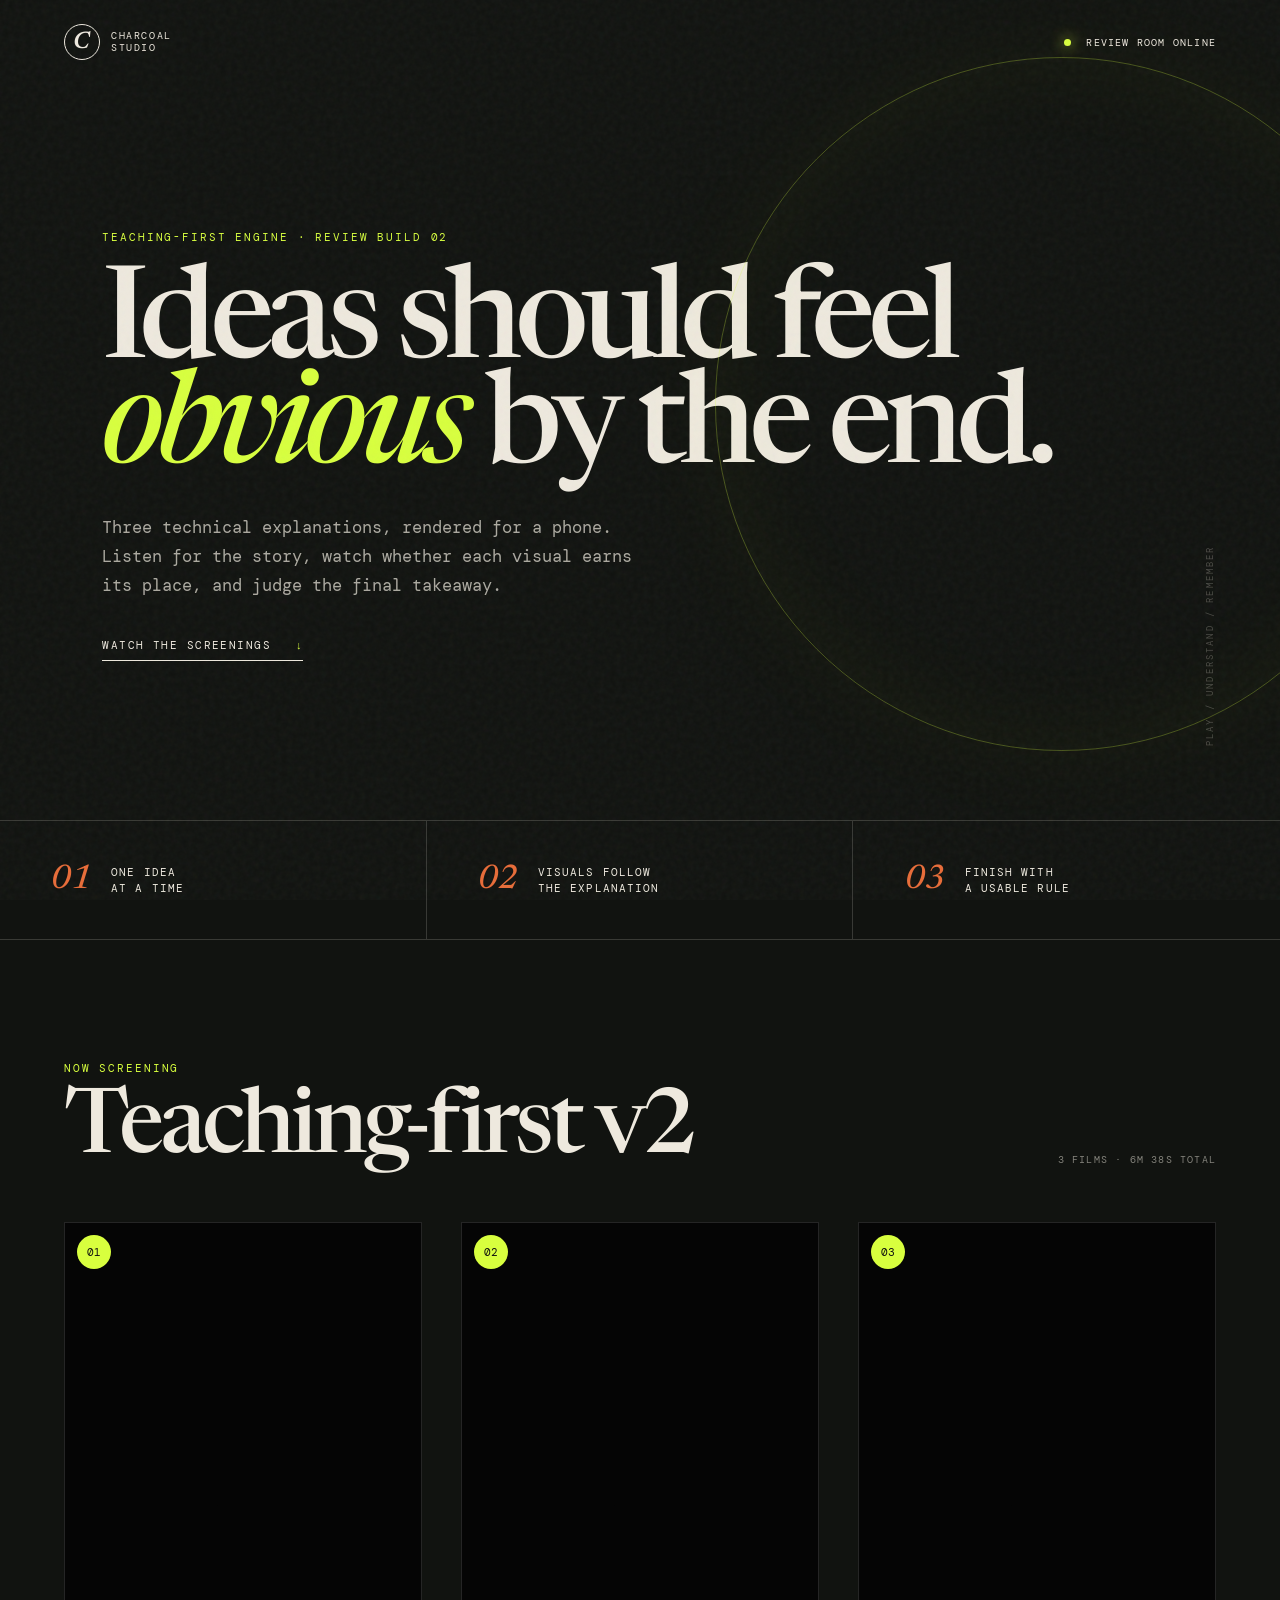
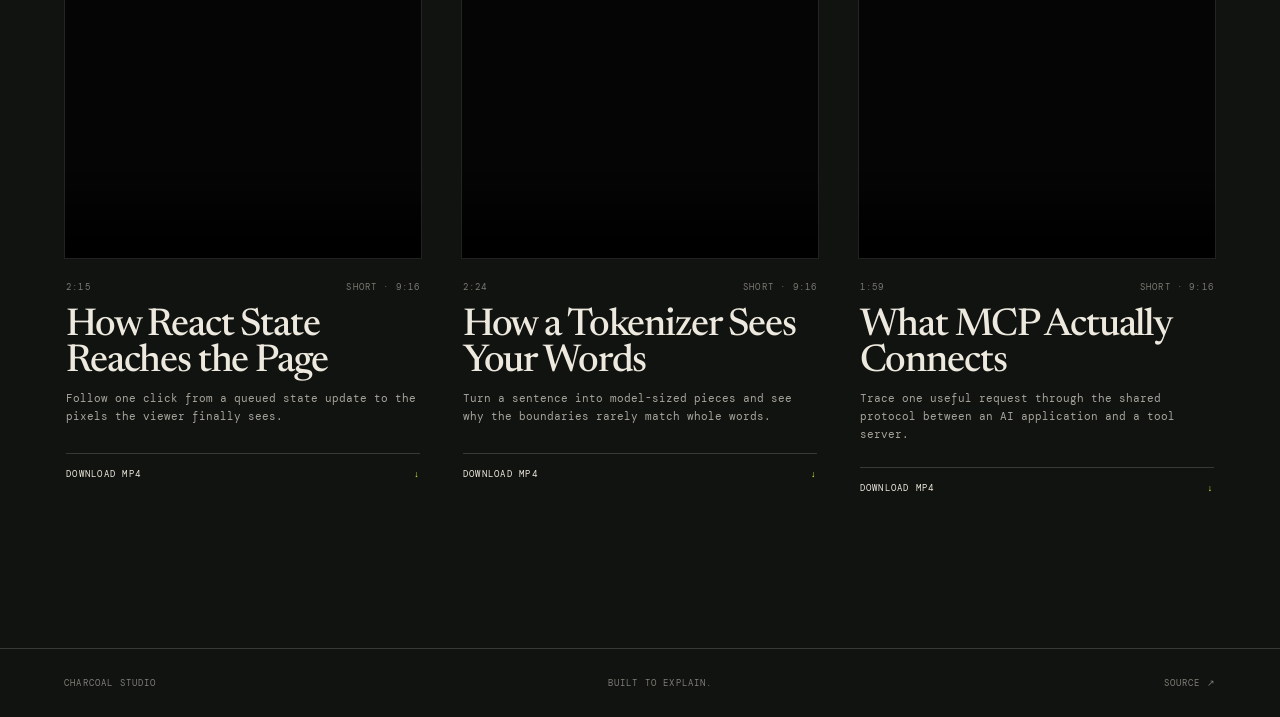
==== index.html @ d9c8ec98 "Launch Charcoal Studio mobile showcase" ====
<!doctype html>
<html lang="en">
  <head>
    <meta charset="utf-8" />
    <meta name="viewport" content="width=device-width, initial-scale=1, viewport-fit=cover" />
    <meta name="theme-color" content="#111310" />
    <meta name="description" content="Mobile review gallery for Charcoal Studio teaching-first video renders." />
    <title>Charcoal Studio — Screening Room</title>
    <link rel="preconnect" href="https://fonts.googleapis.com" />
    <link rel="preconnect" href="https://fonts.gstatic.com" crossorigin />
    <link href="https://fonts.googleapis.com/css2?family=DM+Mono:wght@400;500&family=Newsreader:opsz,wght@6..72,500;6..72,650&display=swap" rel="stylesheet" />
    <link rel="stylesheet" href="assets/site.css" />
  </head>
  <body>
    <div class="grain" aria-hidden="true"></div>
    <header class="masthead">
      <a class="wordmark" href="#top" aria-label="Charcoal Studio home">
        <span class="mark" aria-hidden="true">C</span>
        <span>CHARCOAL<br />STUDIO</span>
      </a>
      <div class="status"><span></span> Review room online</div>
    </header>

    <main id="top">
      <section class="hero">
        <p class="eyebrow">Teaching-first engine · review build 02</p>
        <h1>Ideas should feel<br /><em>obvious</em> by the end.</h1>
        <p class="lede">Three technical explanations, rendered for a phone. Listen for the story, watch whether each visual earns its place, and judge the final takeaway.</p>
        <a class="jump" href="#screenings">Watch the screenings <span>↓</span></a>
      </section>

      <section class="principles" aria-label="Review criteria">
        <div><b>01</b><span>One idea<br />at a time</span></div>
        <div><b>02</b><span>Visuals follow<br />the explanation</span></div>
        <div><b>03</b><span>Finish with<br />a usable rule</span></div>
      </section>

      <section class="screenings" id="screenings">
        <header class="section-head">
          <div>
            <p class="eyebrow">Now screening</p>
            <h2>Teaching-first v2</h2>
          </div>
          <p>3 films · 6m 38s total</p>
        </header>
        <div class="film-grid" id="film-grid" aria-live="polite"></div>
      </section>
    </main>

    <footer>
      <span>Charcoal Studio</span>
      <span>Built to explain.</span>
      <a href="https://github.com/TheRandomDev9/charcoal-studio-showcase">Source ↗</a>
    </footer>

    <template id="film-template">
      <article class="film-card">
        <div class="player-shell">
          <video controls playsinline preload="metadata"></video>
          <span class="film-number"></span>
        </div>
        <div class="film-copy">
          <div class="film-meta"><span class="duration"></span><span class="format">SHORT · 9:16</span></div>
          <h3></h3>
          <p class="promise"></p>
          <a class="download" download>Download MP4 <span>↓</span></a>
        </div>
      </article>
    </template>

    <script src="assets/site.js" defer></script>
  </body>
</html>
---- assets/site.css ----
:root {
  --ink: #111310;
  --paper: #eee9de;
  --acid: #d8ff3e;
  --rust: #e86c38;
  --line: rgba(238, 233, 222, 0.18);
}

* { box-sizing: border-box; }
html { scroll-behavior: smooth; }
body {
  margin: 0;
  background: var(--ink);
  color: var(--paper);
  font-family: "DM Mono", monospace;
  -webkit-font-smoothing: antialiased;
}

.grain {
  position: fixed;
  inset: 0;
  pointer-events: none;
  z-index: 20;
  opacity: .055;
  background-image: url("data:image/svg+xml,%3Csvg viewBox='0 0 180 180' xmlns='http://www.w3.org/2000/svg'%3E%3Cfilter id='n'%3E%3CfeTurbulence type='fractalNoise' baseFrequency='.9' numOctaves='3' stitchTiles='stitch'/%3E%3C/filter%3E%3Crect width='100%25' height='100%25' filter='url(%23n)' opacity='.8'/%3E%3C/svg%3E");
}

a { color: inherit; }
.masthead {
  position: absolute;
  inset: 0 0 auto;
  display: flex;
  justify-content: space-between;
  align-items: center;
  padding: 24px clamp(22px, 5vw, 72px);
  z-index: 3;
}
.wordmark { display: flex; gap: 11px; align-items: center; color: inherit; text-decoration: none; font-size: 10px; line-height: 1.16; letter-spacing: .16em; }
.mark { display: grid; place-items: center; width: 36px; height: 36px; border: 1px solid currentColor; border-radius: 50%; font: 650 24px/1 "Newsreader", serif; font-style: italic; }
.status { font-size: 10px; text-transform: uppercase; letter-spacing: .12em; }
.status span { display: inline-block; width: 7px; height: 7px; margin-right: 8px; border-radius: 50%; background: var(--acid); box-shadow: 0 0 14px var(--acid); }

.hero {
  position: relative;
  min-height: min(820px, 92vh);
  display: flex;
  flex-direction: column;
  justify-content: center;
  padding: 130px clamp(22px, 8vw, 124px) 70px;
  overflow: hidden;
}
.hero::before {
  content: "";
  position: absolute;
  width: min(54vw, 720px);
  aspect-ratio: 1;
  right: -10vw;
  top: 7%;
  border: 1px solid rgba(216,255,62,.28);
  border-radius: 50%;
  box-shadow: inset 0 0 120px rgba(216,255,62,.04), 0 0 120px rgba(216,255,62,.03);
}
.hero::after {
  content: "PLAY / UNDERSTAND / REMEMBER";
  position: absolute;
  right: 5vw;
  bottom: 9%;
  color: rgba(238,233,222,.26);
  font-size: 9px;
  letter-spacing: .24em;
  transform: rotate(-90deg) translateX(100%);
  transform-origin: right bottom;
}
.eyebrow { color: var(--acid); font-size: 11px; text-transform: uppercase; letter-spacing: .17em; }
h1, h2, h3 { font-family: "Newsreader", serif; font-weight: 500; margin: 0; }
h1 { max-width: 1050px; margin: 20px 0 28px; font-size: clamp(58px, 10vw, 148px); line-height: .82; letter-spacing: -.055em; }
h1 em { color: var(--acid); font-weight: 500; }
.lede { width: min(530px, 85%); margin: 0 0 38px; color: rgba(238,233,222,.7); font-size: clamp(13px, 1.4vw, 17px); line-height: 1.7; }
.jump { width: fit-content; padding-bottom: 8px; border-bottom: 1px solid var(--paper); text-decoration: none; text-transform: uppercase; font-size: 11px; letter-spacing: .13em; }
.jump span { display: inline-block; margin-left: 16px; color: var(--acid); transition: transform .2s ease; }
.jump:hover span { transform: translateY(5px); }

.principles { display: grid; grid-template-columns: repeat(3, 1fr); border-block: 1px solid var(--line); }
.principles div { display: flex; align-items: center; gap: 20px; min-height: 118px; padding: 24px clamp(22px, 4vw, 60px); border-right: 1px solid var(--line); }
.principles div:last-child { border: 0; }
.principles b { color: var(--rust); font: 500 34px/1 "Newsreader", serif; font-style: italic; }
.principles span { font-size: 11px; line-height: 1.5; text-transform: uppercase; letter-spacing: .1em; }

.screenings { padding: 110px clamp(22px, 5vw, 72px) 140px; }
.section-head { display: flex; align-items: end; justify-content: space-between; margin-bottom: 46px; }
.section-head h2 { font-size: clamp(48px, 7vw, 94px); letter-spacing: -.045em; }
.section-head > p { color: rgba(238,233,222,.52); font-size: 10px; text-transform: uppercase; letter-spacing: .12em; }
.film-grid { display: grid; grid-template-columns: repeat(3, minmax(0, 1fr)); gap: clamp(18px, 3vw, 44px); }
.film-card { min-width: 0; opacity: 0; transform: translateY(20px); animation: reveal .65s ease forwards; }
.film-card:nth-child(2) { animation-delay: .12s; }
.film-card:nth-child(3) { animation-delay: .24s; }
@keyframes reveal { to { opacity: 1; transform: translateY(0); } }
.player-shell { position: relative; background: #050505; aspect-ratio: 9 / 16; overflow: hidden; }
.player-shell::after { content: ""; position: absolute; inset: 0; border: 1px solid rgba(255,255,255,.13); pointer-events: none; }
video { display: block; width: 100%; height: 100%; object-fit: cover; background: #050505; }
.film-number { position: absolute; top: 13px; left: 13px; z-index: 2; display: grid; place-items: center; width: 34px; height: 34px; color: var(--ink); background: var(--acid); border-radius: 50%; font-size: 11px; pointer-events: none; }
.film-copy { padding: 22px 2px 0; }
.film-meta { display: flex; justify-content: space-between; color: rgba(238,233,222,.48); font-size: 9px; letter-spacing: .13em; }
.film-copy h3 { margin: 15px 0 10px; font-size: clamp(32px, 3vw, 48px); line-height: .94; letter-spacing: -.03em; }
.promise { min-height: 3.5em; margin: 0 0 24px; color: rgba(238,233,222,.68); font-size: 11px; line-height: 1.6; }
.download { display: flex; justify-content: space-between; padding: 14px 0; border-top: 1px solid var(--line); text-decoration: none; text-transform: uppercase; font-size: 9px; letter-spacing: .14em; }
.download span { color: var(--acid); }

footer { display: flex; justify-content: space-between; padding: 28px clamp(22px, 5vw, 72px) max(28px, env(safe-area-inset-bottom)); border-top: 1px solid var(--line); color: rgba(238,233,222,.5); font-size: 9px; text-transform: uppercase; letter-spacing: .13em; }
footer a { text-decoration: none; }

@media (max-width: 760px) {
  .masthead { padding-top: max(20px, env(safe-area-inset-top)); }
  .status { font-size: 0; }
  .hero { min-height: 86svh; padding-top: 120px; }
  .hero::before { width: 92vw; right: -44vw; top: 16%; }
  .hero::after { display: none; }
  h1 { font-size: clamp(58px, 19vw, 92px); }
  .lede { width: 95%; font-size: 12px; }
  .principles { grid-template-columns: 1fr; }
  .principles div { min-height: 88px; border-right: 0; border-bottom: 1px solid var(--line); }
  .principles div:last-child { border-bottom: 0; }
  .screenings { padding-top: 78px; }
  .section-head { display: block; }
  .section-head > p { margin-top: 18px; }
  .film-grid { grid-template-columns: 1fr; gap: 72px; }
  .player-shell { border-radius: 2px; }
  .film-copy h3 { font-size: 44px; }
  .promise { min-height: 0; }
  footer { flex-wrap: wrap; gap: 14px 30px; }
}

@media (prefers-reduced-motion: reduce) {
  html { scroll-behavior: auto; }
  .film-card { opacity: 1; transform: none; animation: none; }
}
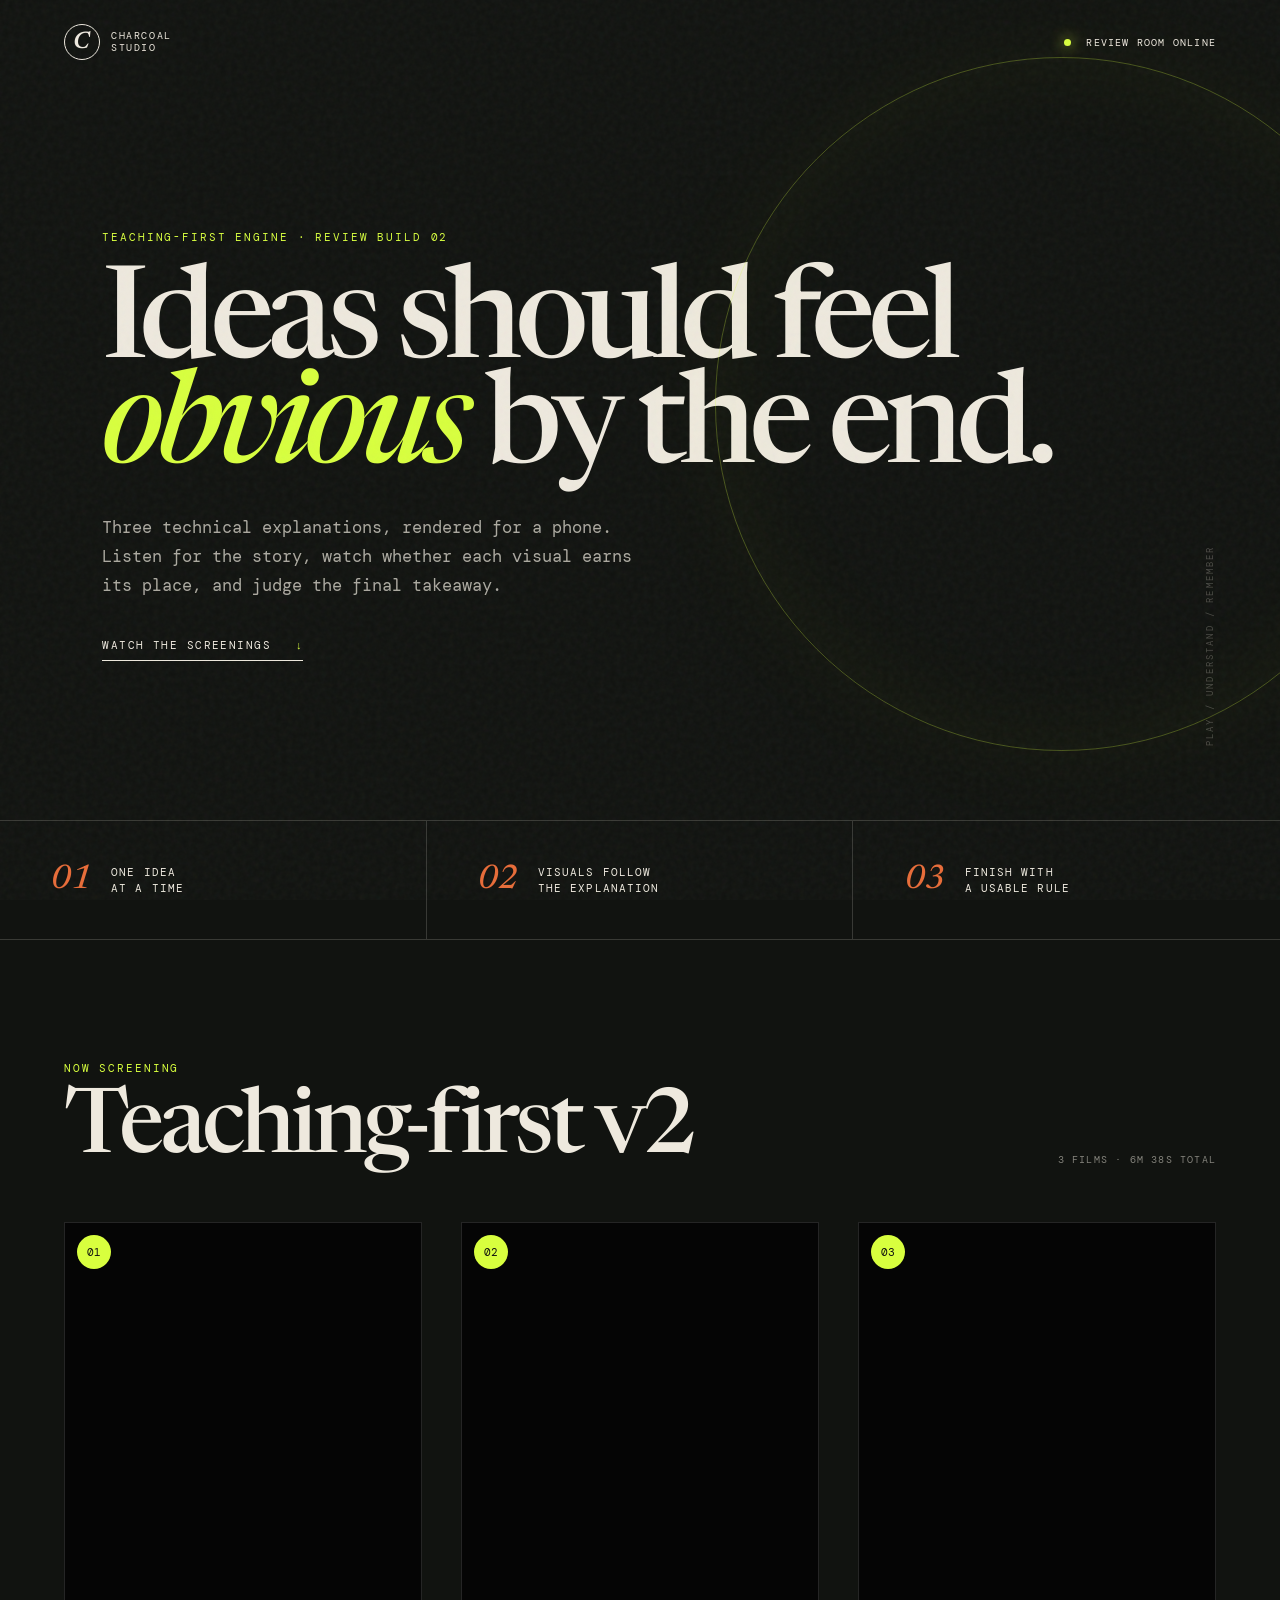
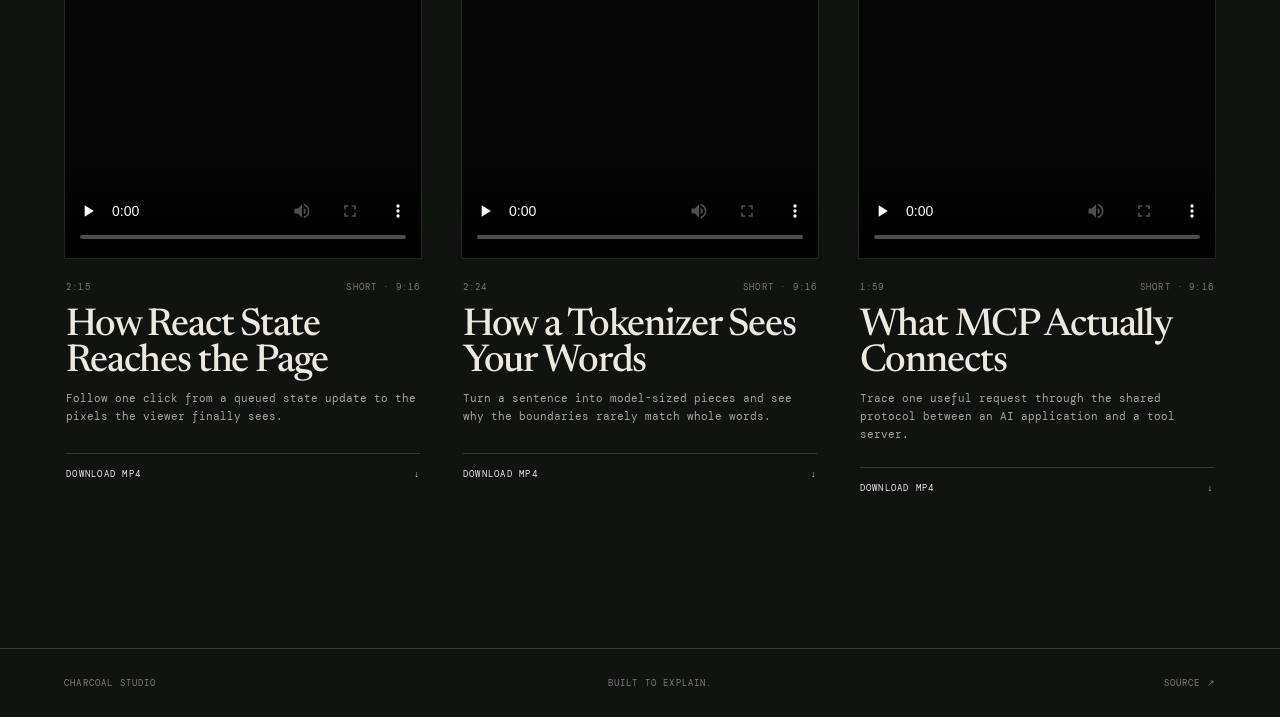
==== commit 12400b75: "Defer video loading until playback" ====
--- a/index.html
+++ b/index.html
@@ -56,7 +56,7 @@
     <template id="film-template">
       <article class="film-card">
         <div class="player-shell">
-          <video controls playsinline preload="metadata"></video>
+          <video controls playsinline preload="none"></video>
           <span class="film-number"></span>
         </div>
         <div class="film-copy">
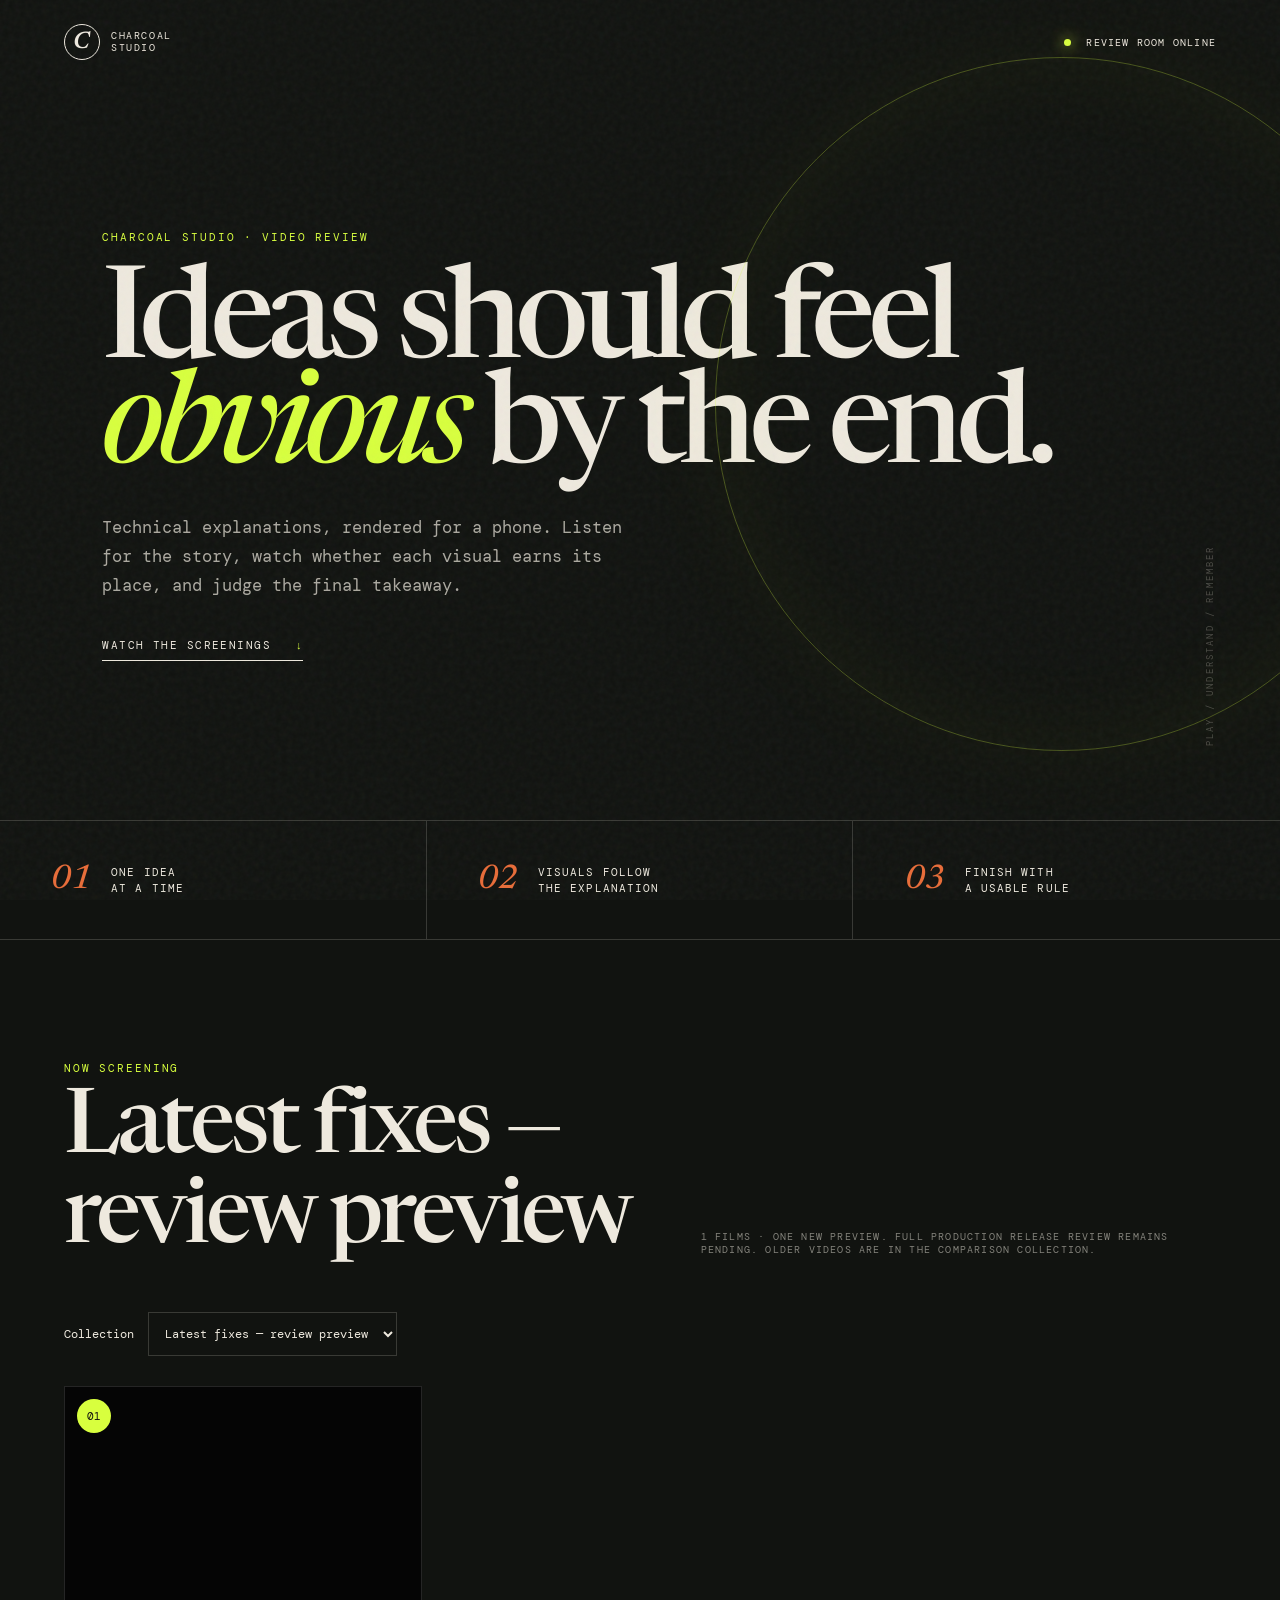
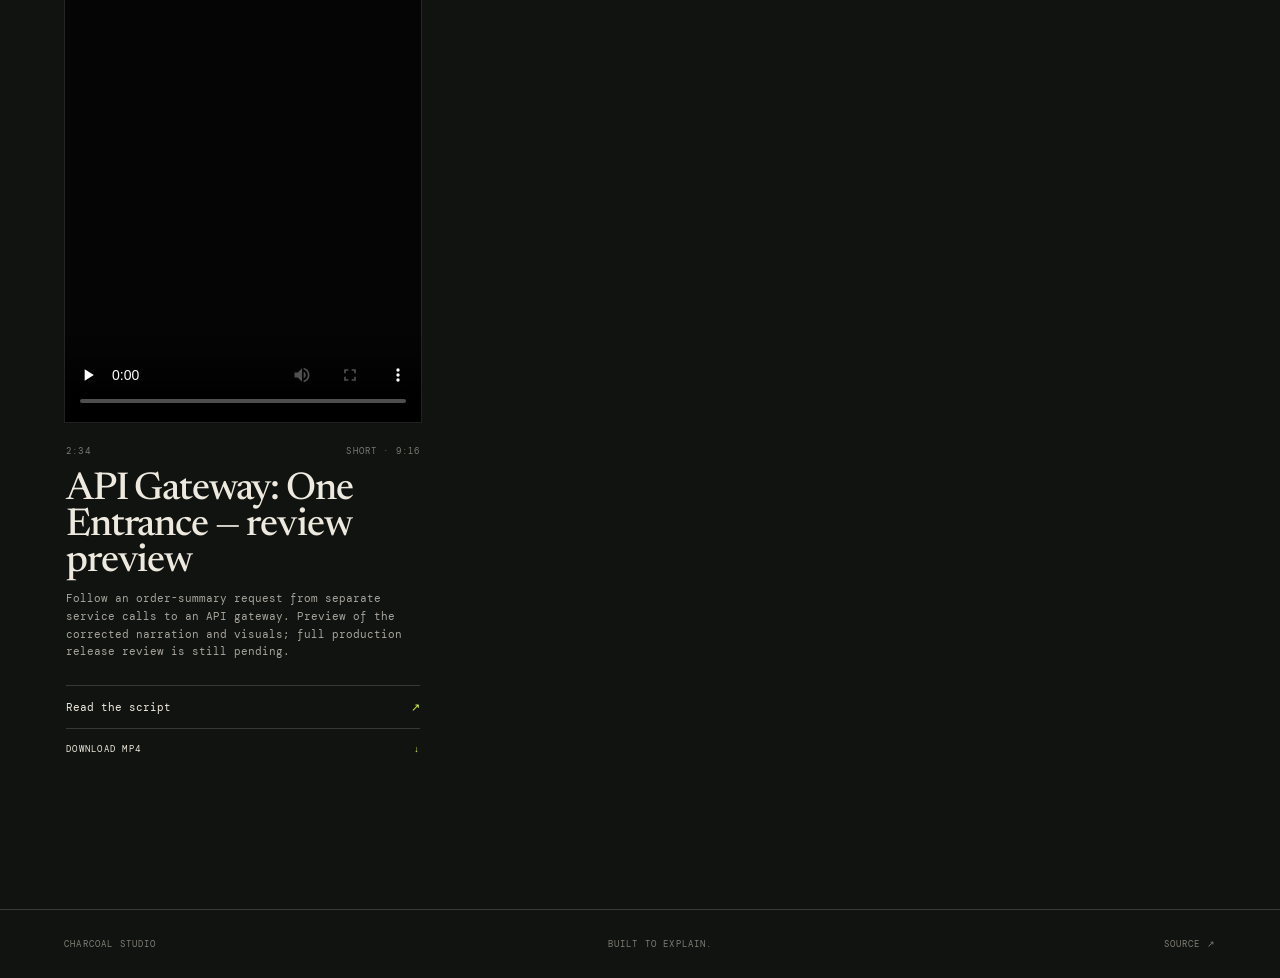
==== commit b6641ba7: "Publish API gateway fixes preview with mobile playback and script" ====
--- a/index.html
+++ b/index.html
@@ -9,7 +9,7 @@
     <link rel="preconnect" href="https://fonts.googleapis.com" />
     <link rel="preconnect" href="https://fonts.gstatic.com" crossorigin />
     <link href="https://fonts.googleapis.com/css2?family=DM+Mono:wght@400;500&family=Newsreader:opsz,wght@6..72,500;6..72,650&display=swap" rel="stylesheet" />
-    <link rel="stylesheet" href="assets/site.css" />
+    <link rel="stylesheet" href="assets/site.css?v=explanation-first" />
   </head>
   <body>
     <div class="grain" aria-hidden="true"></div>
@@ -23,9 +23,9 @@
 
     <main id="top">
       <section class="hero">
-        <p class="eyebrow">Teaching-first engine · review build 02</p>
+        <p class="eyebrow">Charcoal Studio · video review</p>
         <h1>Ideas should feel<br /><em>obvious</em> by the end.</h1>
-        <p class="lede">Three technical explanations, rendered for a phone. Listen for the story, watch whether each visual earns its place, and judge the final takeaway.</p>
+        <p class="lede">Technical explanations, rendered for a phone. Listen for the story, watch whether each visual earns its place, and judge the final takeaway.</p>
         <a class="jump" href="#screenings">Watch the screenings <span>↓</span></a>
       </section>
 
@@ -39,10 +39,11 @@
         <header class="section-head">
           <div>
             <p class="eyebrow">Now screening</p>
-            <h2>Teaching-first v2</h2>
+            <h2 id="collection-title">Screenings</h2>
           </div>
-          <p>3 films · 6m 38s total</p>
+          <p id="collection-meta"></p>
         </header>
+        <label class="collection-picker">Collection <select id="collection-picker" aria-label="Video collection"></select></label>
         <div class="film-grid" id="film-grid" aria-live="polite"></div>
       </section>
     </main>
@@ -63,11 +64,12 @@
           <div class="film-meta"><span class="duration"></span><span class="format">SHORT · 9:16</span></div>
           <h3></h3>
           <p class="promise"></p>
+          <a class="transcript" hidden>Read the script <span>↗</span></a>
           <a class="download" download>Download MP4 <span>↓</span></a>
         </div>
       </article>
     </template>
 
-    <script src="assets/site.js" defer></script>
+    <script src="assets/site.js?v=explanation-first" defer></script>
   </body>
 </html>
--- a/assets/site.css
+++ b/assets/site.css
@@ -134,3 +134,9 @@
   html { scroll-behavior: auto; }
   .film-card { opacity: 1; transform: none; animation: none; }
 }
+
+.collection-picker { display:flex; gap:14px; align-items:center; margin:0 0 30px; font-size:12px; }
+.collection-picker select { max-width:75%; padding:12px; color:var(--paper); background:var(--ink); border:1px solid var(--line); font:inherit; }
+
+.transcript:not([hidden]) { display:flex; justify-content:space-between; padding:14px 0; border-top:1px solid var(--line); text-decoration:none; font-size:11px; }
+.transcript span { color:var(--acid); }
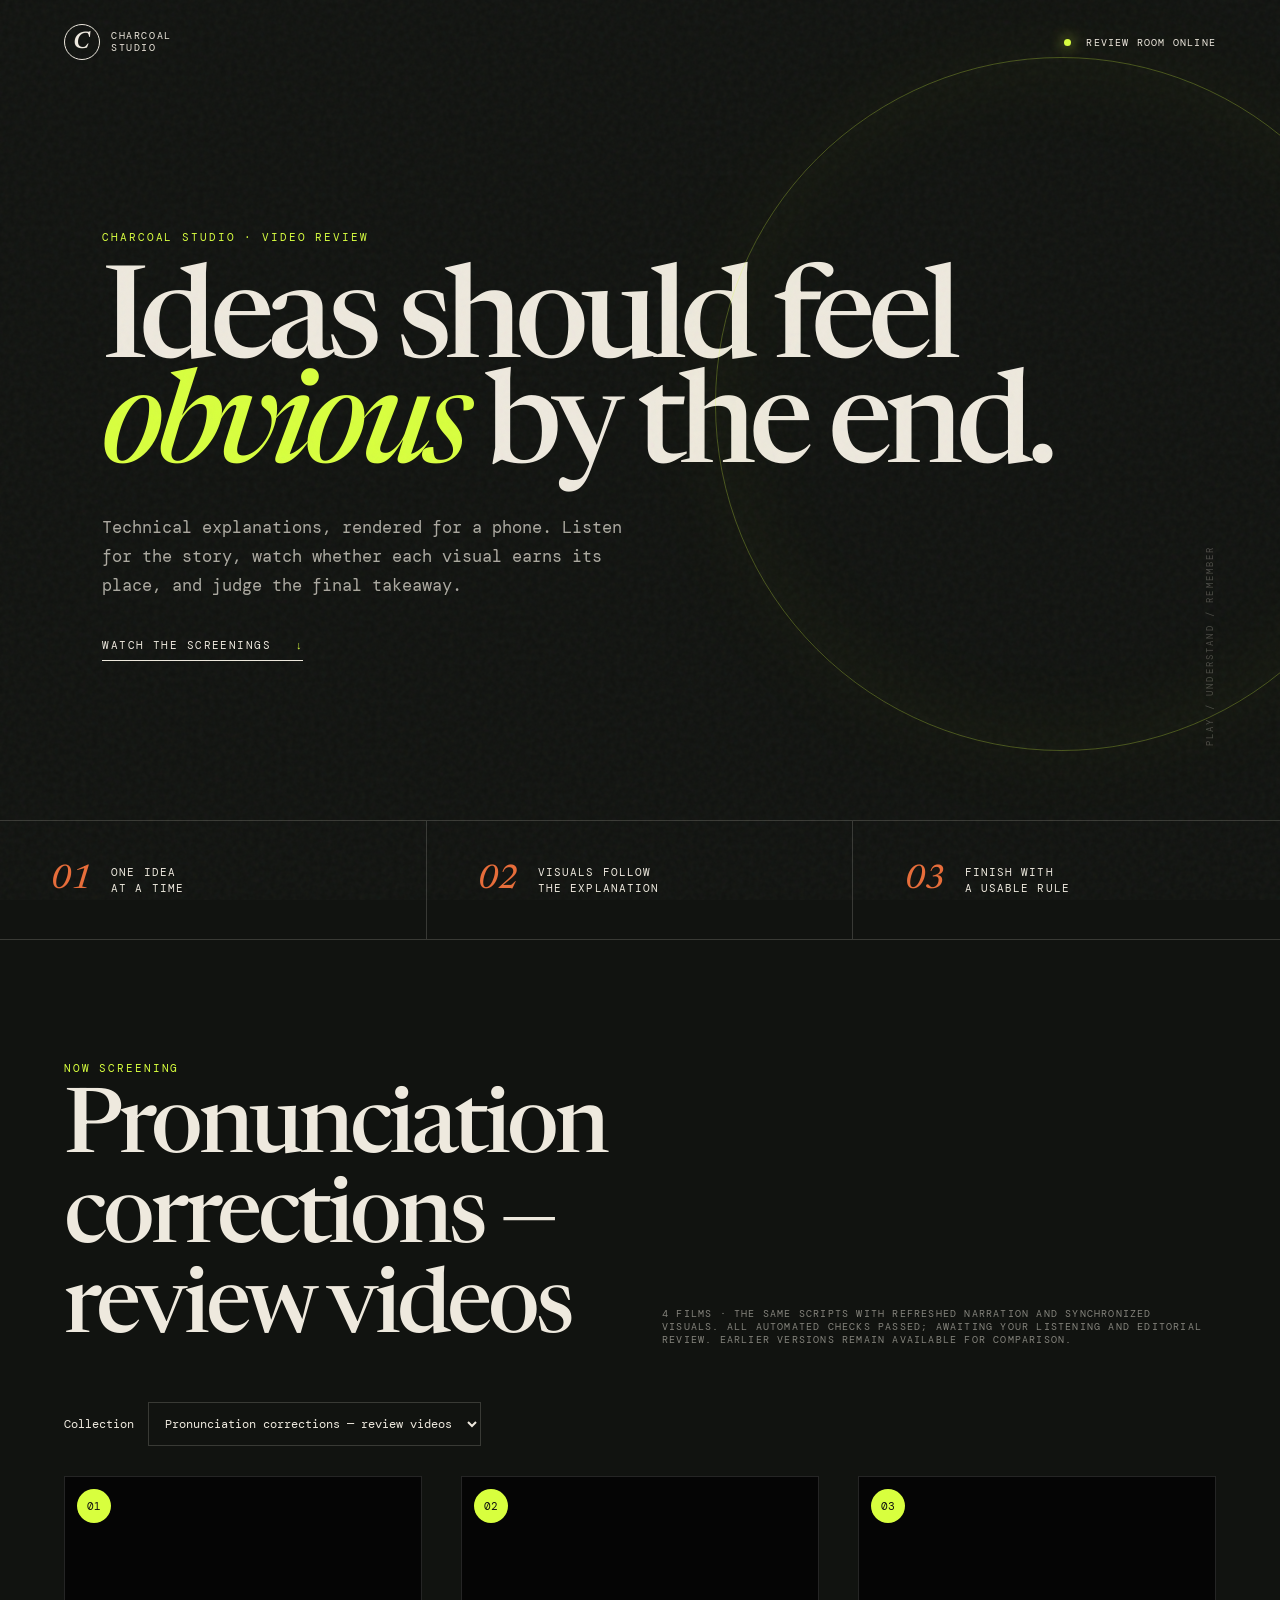
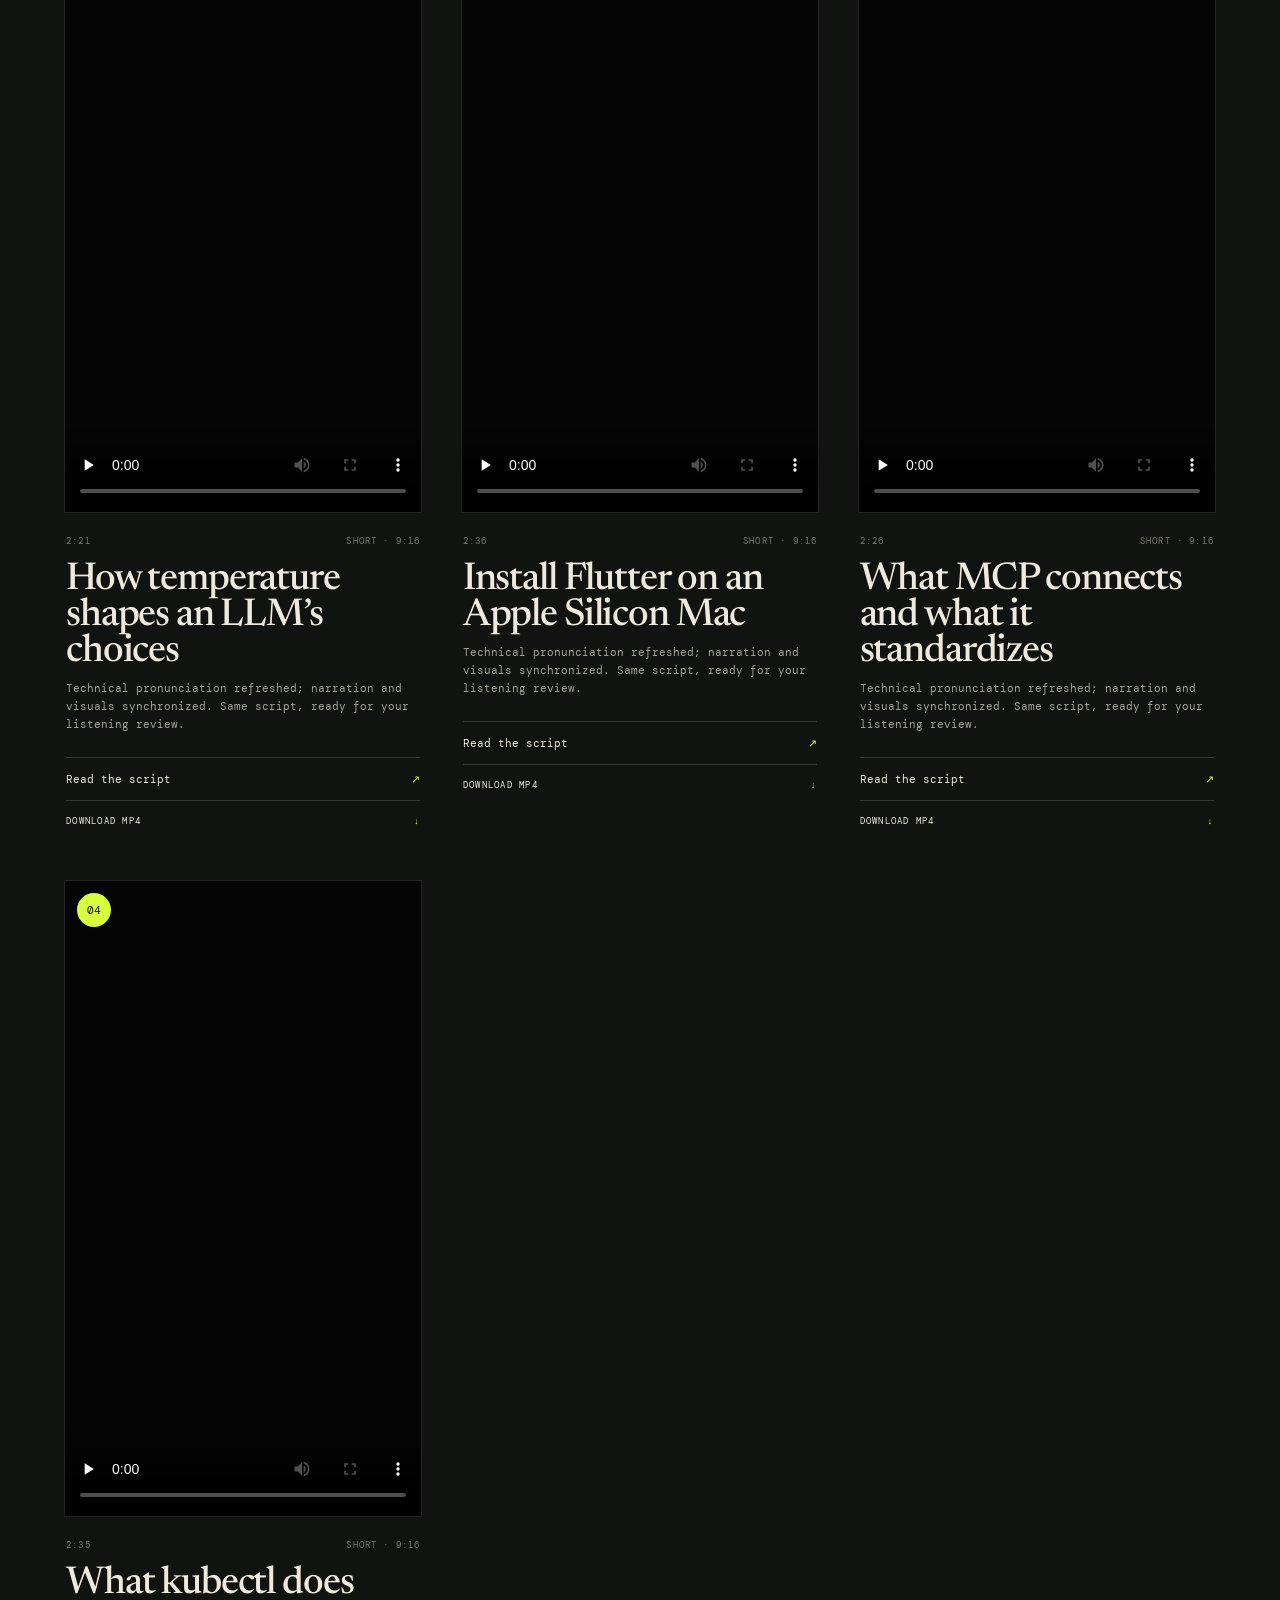
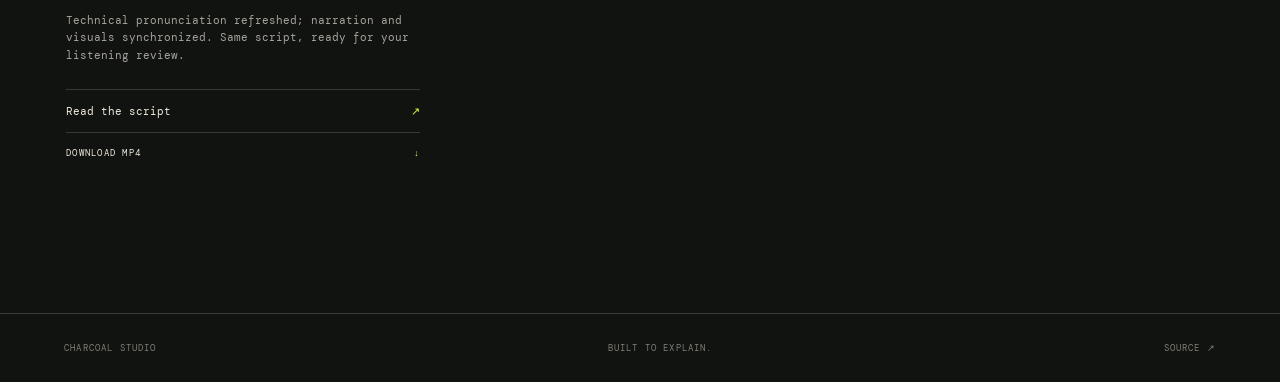
==== commit 887ecc4a: "Preserve full portrait video when entering fullscreen" ====
--- a/index.html
+++ b/index.html
@@ -9,7 +9,7 @@
     <link rel="preconnect" href="https://fonts.googleapis.com" />
     <link rel="preconnect" href="https://fonts.gstatic.com" crossorigin />
     <link href="https://fonts.googleapis.com/css2?family=DM+Mono:wght@400;500&family=Newsreader:opsz,wght@6..72,500;6..72,650&display=swap" rel="stylesheet" />
-    <link rel="stylesheet" href="assets/site.css?v=explanation-first" />
+    <link rel="stylesheet" href="assets/site.css?v=fullscreen-contain" />
   </head>
   <body>
     <div class="grain" aria-hidden="true"></div>
--- a/assets/site.css
+++ b/assets/site.css
@@ -97,7 +97,7 @@
 @keyframes reveal { to { opacity: 1; transform: translateY(0); } }
 .player-shell { position: relative; background: #050505; aspect-ratio: 9 / 16; overflow: hidden; }
 .player-shell::after { content: ""; position: absolute; inset: 0; border: 1px solid rgba(255,255,255,.13); pointer-events: none; }
-video { display: block; width: 100%; height: 100%; object-fit: cover; background: #050505; }
+video { display: block; width: 100%; height: 100%; object-fit: contain; background: #050505; }
 .film-number { position: absolute; top: 13px; left: 13px; z-index: 2; display: grid; place-items: center; width: 34px; height: 34px; color: var(--ink); background: var(--acid); border-radius: 50%; font-size: 11px; pointer-events: none; }
 .film-copy { padding: 22px 2px 0; }
 .film-meta { display: flex; justify-content: space-between; color: rgba(238,233,222,.48); font-size: 9px; letter-spacing: .13em; }
